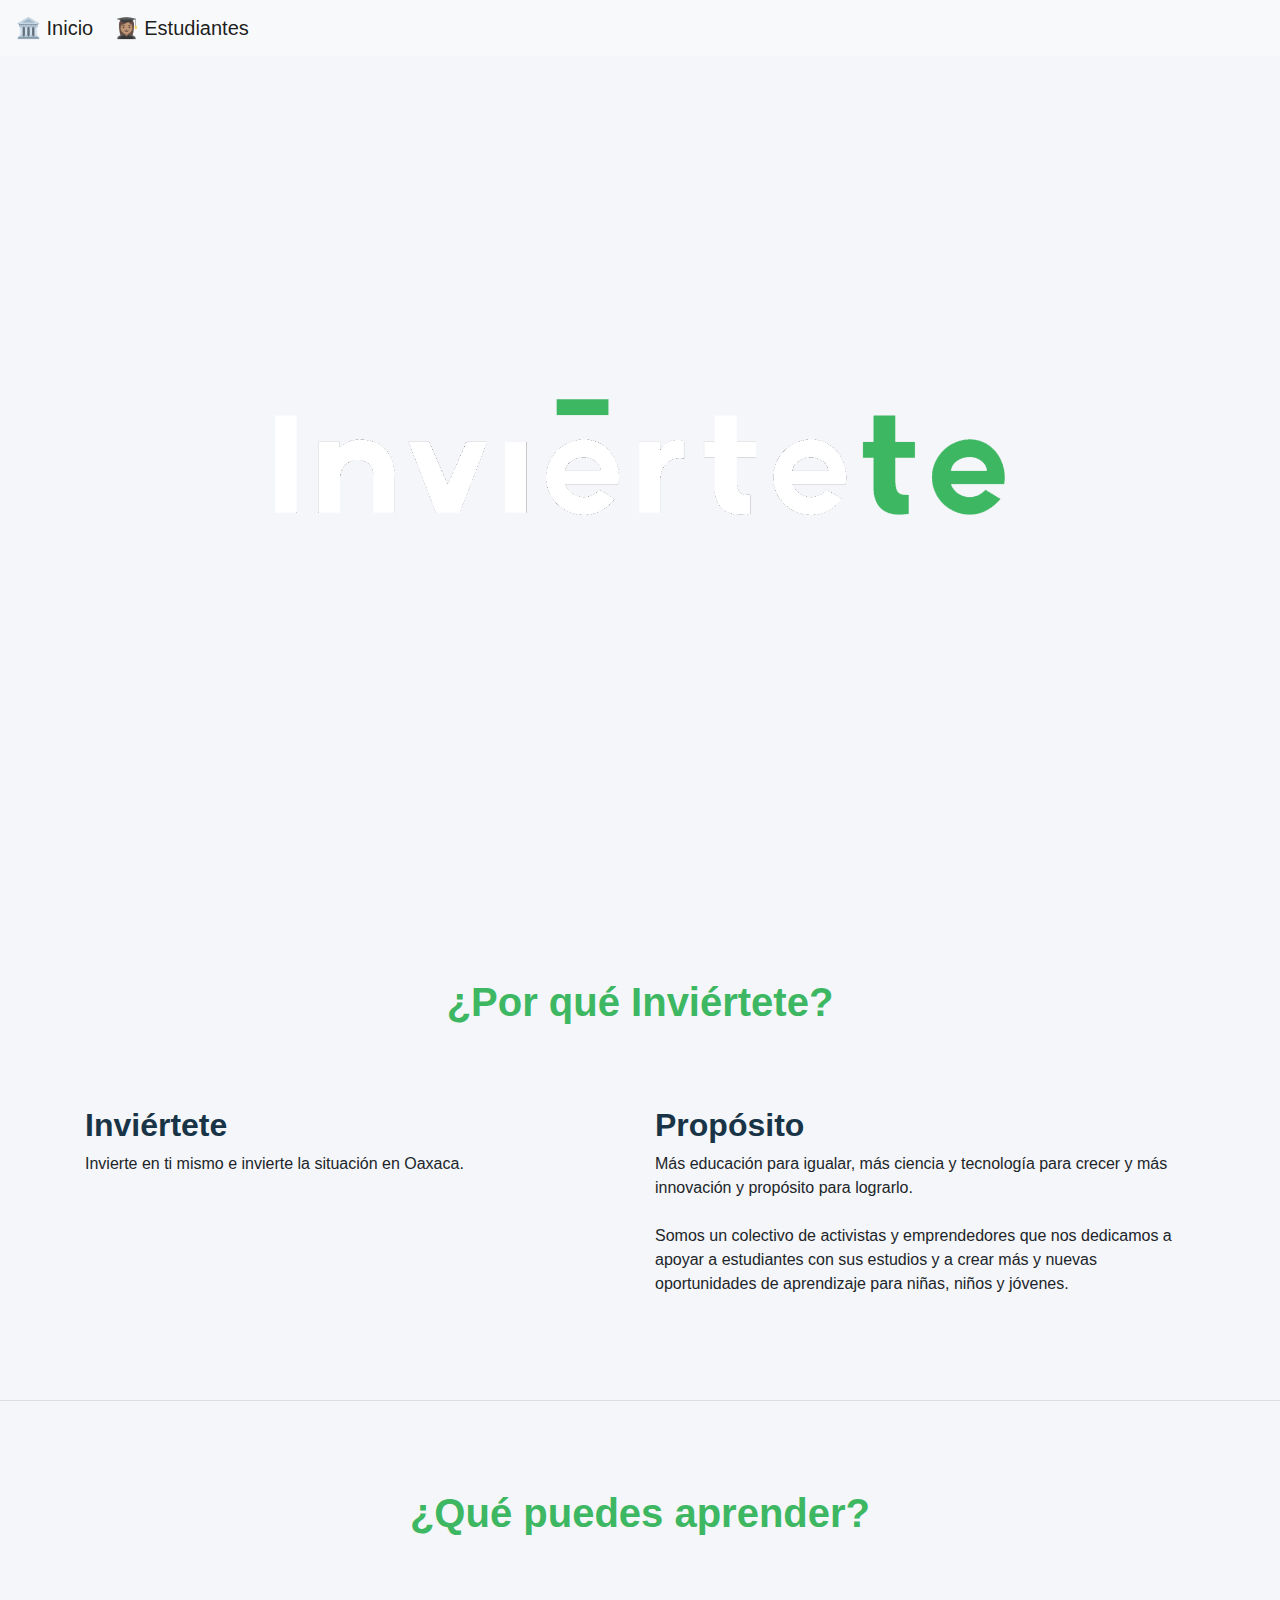
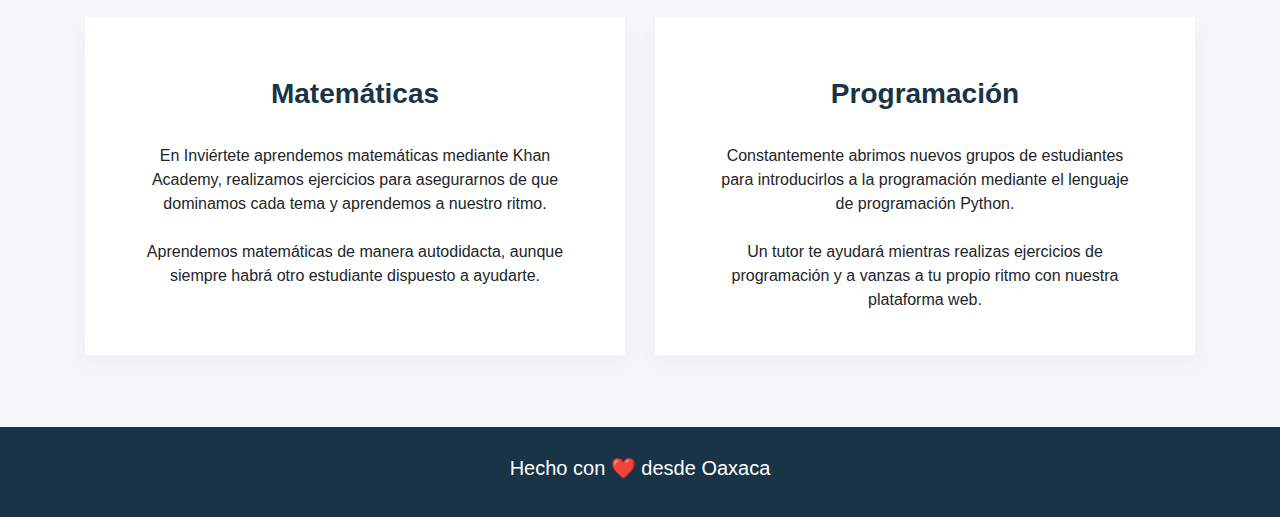
==== index.html @ a318ed2a "Initial commit" ====
<!DOCTYPE html>
<html>
<head>
  <meta charset="utf-8">
  <title>Inviértete</title>
  <meta name="viewport" content="width=device-width, initial-scale=1">
  <link rel="stylesheet" type="text/css" media="screen" href="main.css">
  <!-- CDN de Bootstrap -->
  <link rel="stylesheet" href="https://stackpath.bootstrapcdn.com/bootstrap/4.3.1/css/bootstrap.min.css"
    integrity="sha384-ggOyR0iXCbMQv3Xipma34MD+dH/1fQ784/j6cY/iJTQUOhcWr7x9JvoRxT2MZw1T" crossorigin="anonymous">
  <!-- CDN de Jquery -->
  <script src="http://code.jquery.com/jquery-3.3.1.slim.min.js"
    integrity="sha256-3edrmyuQ0w65f8gfBsqowzjJe2iM6n0nKciPUp8y+7E=" crossorigin="anonymous"></script>
</head>
<!-- Header -->
<nav class="navbar navbar-light bg-light">
  <div>
    <a class="navbar-brand" href="./index.html">🏛 Inicio</a>
    <a class="navbar-brand" href="./students.html">👩🏽‍🎓 Estudiantes</a>
  </div>
</nav>
<!-- Body -->
<body class="custom-background-color">
  <!-- Sección de bienvenida -->
  <div id="welcome-section">
    <!-- Información -->
    <div class="container">
      <!-- Logo de Inviértete -->
      <div class="row">
        <div class="col-2"></div>
        <div class="col-8">
          <img class="img-fluid" src="./images/inviertete-logo.png" alt="">
        </div>
        <div class="col-2"></div>
      </div>
      <br>
      <br>
      <!-- Topics -->
      <div class="row">
        <div class="col-2"></div>
        <div class="col-8">
          <span id="animated-text" class="element"></span>
        </div>
        <div class="col-2"></div>
      </div>
    </div>
  </div>
  <!-- Sección de descripción -->
  <div id="inviertete-description" class="padding-top-and-bottom">
    <div class="container">
      <!-- Título -->
      <div class="row">
        <div class="col-3"></div>
        <div class="col-6 text-center">
          <h1 class="inviertete-text-color"><strong>¿Por qué Inviértete?</strong></h1>
        </div>
        <div class="col-3"></div>
      </div>
      <!-- Significado de Inviértete -->
      <div class="row padding-top">
        <div class="col-md-6 col-sm-12">
          <h2 class="dark-blue-text-color"><strong>Inviértete</strong></h2>
          <p>Invierte en ti mismo e invierte la situación en Oaxaca.</p>
        </div>
        <div class="col-md-6 col-sm-12">
          <h2 class="dark-blue-text-color"><strong>Propósito</strong></h2>
          <p>
            Más educación para igualar, más ciencia y tecnología para crecer y más innovación y propósito para lograrlo.
            <br>
            <br>
            Somos un colectivo de activistas y emprendedores que nos dedicamos a apoyar a estudiantes con sus estudios y a crear
            más y nuevas oportunidades de aprendizaje para niñas, niños y jóvenes.
          </p>
        </div>
      </div>
    </div>
  </div>
  <!-- Cursos -->
  <hr>
  <div id="courses-section" class="padding-top-and-bottom">
    <div class="container">
      <!-- Título -->
      <div class="row">
        <div class="col-3"></div>
        <div class="col-6 text-center">
          <h1 class="inviertete-text-color"><strong>¿Qué puedes aprender?</strong></h1>
        </div>
        <div class="col-3"></div>
      </div>
      <!-- Tarjetas -->
      <div class="row padding-top">
        <!-- Matemáticas -->
        <div class="col-md-6 col-sm-12 equal">
          <!-- Matemáticas -->
          <div class="course-card container text-center">
            <!-- Header -->
            <div class="row">
              <!-- Imagen -->
              <div class="col-12">
                <img class="" src="https://static.platzi.com/media/achievements/1393-88e062fc-31f2-4e1e-9cd9-d9bd96e6a319.png" alt="">
              </div>
              <!-- Título -->
              <div class="col-12 course-card-name">
                <h3 class="dark-blue-text-color"><strong>Matemáticas</strong></h3>
              </div>
            </div>
            <!-- Descripción del curso -->
            <div class="row">
              <div class="col-12">
                <p class="course-description">
                  En Inviértete aprendemos matemáticas mediante Khan Academy,
                  realizamos ejercicios para asegurarnos de que dominamos cada tema y aprendemos a nuestro ritmo.
                  <br>
                  <br>
                  Aprendemos matemáticas de manera autodidacta, aunque siempre
                  habrá otro estudiante dispuesto a ayudarte.
                </p>
              </div>
            </div>
          </div>
        </div>
        <!-- Programación -->
        <div class="col-md-6 col-sm-12 equal">
          <!-- Programación -->
          <div class="course-card container text-center">
            <!-- Header -->
            <div class="row">
              <!-- Imagen -->
              <div class="col-12">
                <img class="" src="https://static.platzi.com/media/achievements/1050-bfb74f83-8e2e-4ff7-a66d-77d2c0067908.png"
                  alt="">
              </div>
              <!-- Título -->
              <div class="col-12 course-card-name">
                <h3 class="dark-blue-text-color"><strong>Programación</strong></h3>
              </div>
            </div>
            <!-- Descripción del curso -->
            <div class="row">
              <div class="col-12">
                <p class="course-description">
                  Constantemente abrimos nuevos grupos de estudiantes para introducirlos a la programación mediante el lenguaje de programación Python.
                  <br>
                  <br>
                  Un tutor te ayudará mientras realizas ejercicios de programación y a vanzas a tu propio
                  ritmo con nuestra plataforma web.
                </p>
              </div>
            </div>
          </div>
        </div>
      </div>
    </div>
  </div>
  <!-- Footer -->
  <div class="footer">
    <h5>Hecho con ❤️ desde Oaxaca</h5>
  </div>
  <!-- Script para animar texto -->
  <script src="https://cdn.jsdelivr.net/npm/typed.js@2.0.9"></script>
  <script src="./src/text.js"></script>
</body>
</html>
---- main.css ----
#welcome-section {
  min-height: calc(100vh - 50px);
  background-image: url('./images/inviertete-background-image.png');
  background-size: cover;
  background-repeat: no-repeat;
  background-position: 50% 50%;
  display: flex;
  align-items: center;
}

.padding-top {
  margin-top: 8vh;
}

.padding-top-and-bottom {
  padding-top: 8vh;
  padding-bottom: 8vh;
}

.cards-padding-top-and-bottom {
  padding-top: 4vh;
}

.dark-blue-text-color {
  color: #183446;
}

.inviertete-text-color {
  color: #3DB762;
}

.custom-background-color {
  background-color: #f4f6f9;
}

.element, .typed-cursor {
  color: white;
  font-size: 4rem;
}

.course-card {
  background-color: white;
  box-shadow: 0 10px 20px 0 rgba(0, 0, 0, 0.03);
  padding: 5%;
}

.course-card-name {
  margin-top: 1vh;
}

.course-description {
  margin-left: 8%;
  margin-right: 8%;
  margin-top: 5%;
}

.equal {
  display: flex;
  display: -webkit-flex;
  flex-wrap: wrap;
}

.footer {
  background-color: #183446;
  min-height: 10vh;
  color: white;
  display: flex;
  align-items: center;
  justify-content: center;
  padding: 0;
  margin: 0;
}

.element {
  font-size: 5vw;
}

.typed-cursor {
  font-size: 5vw;
}
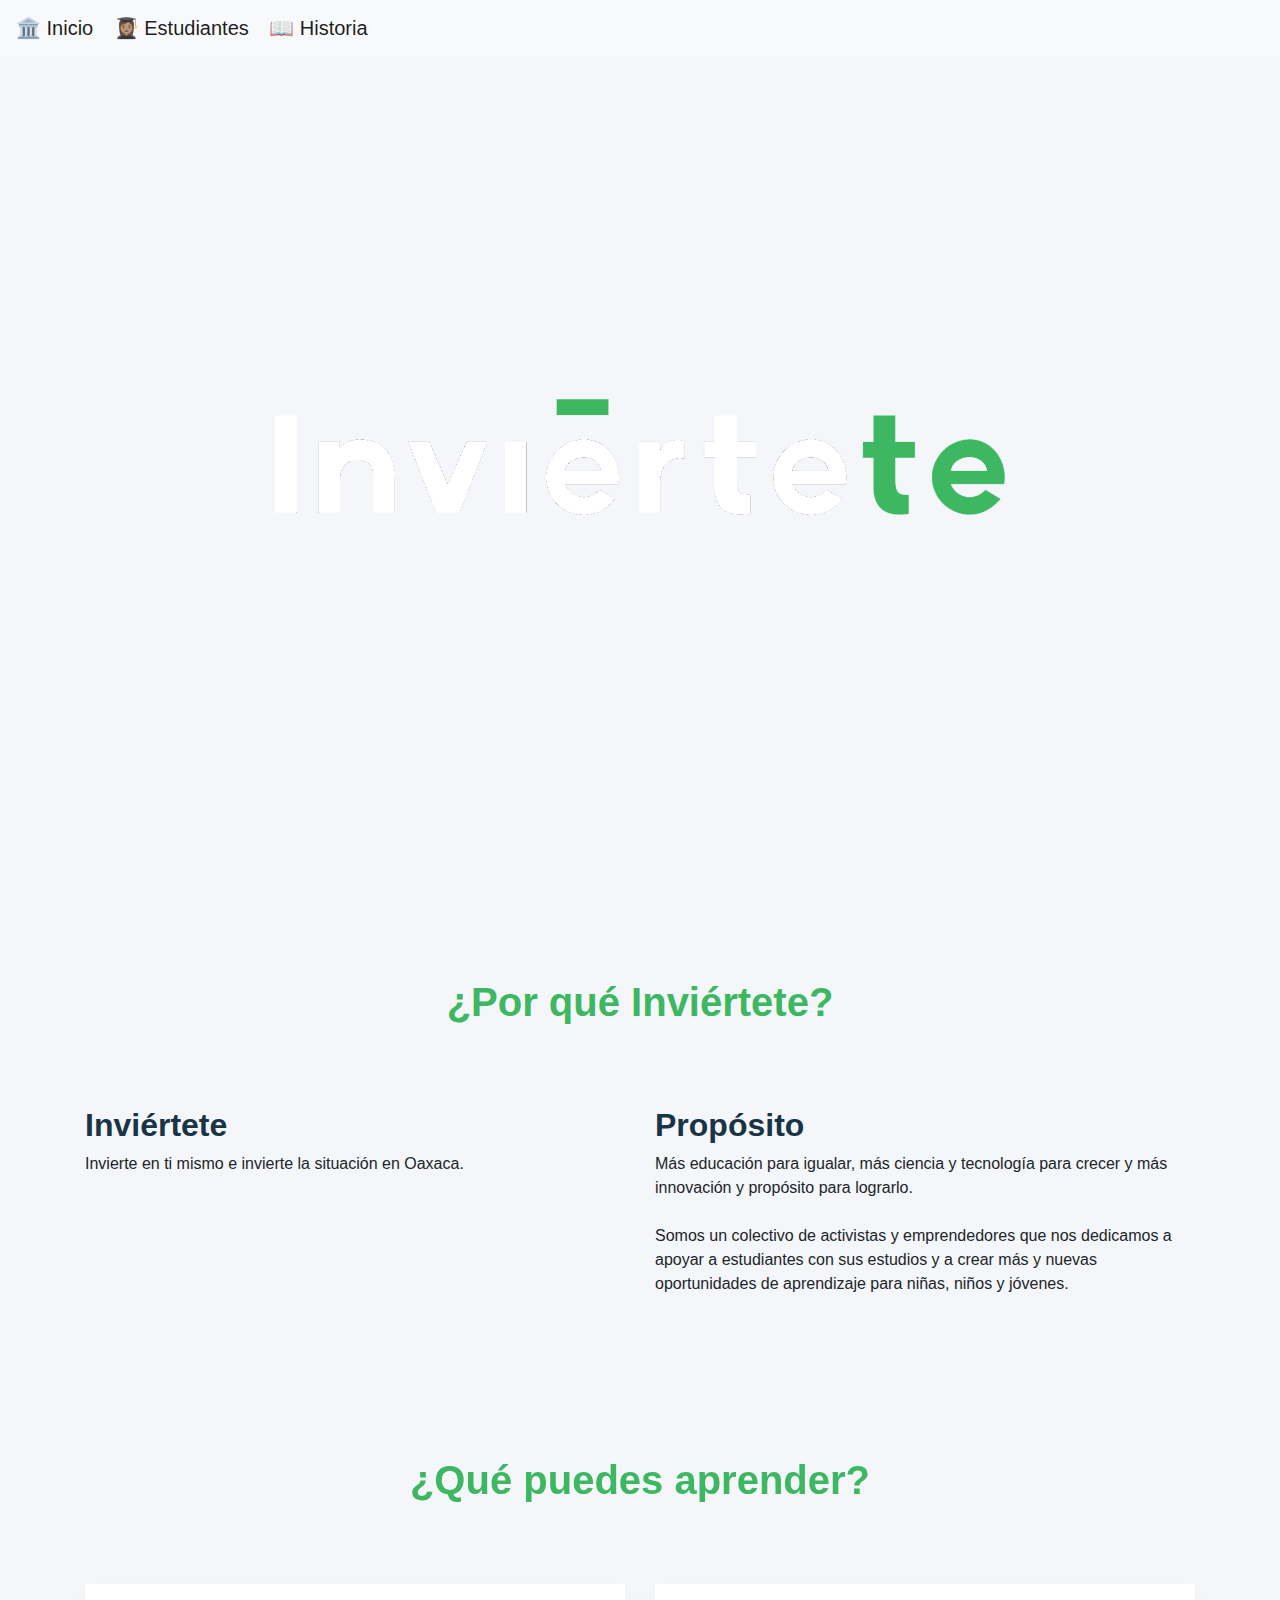
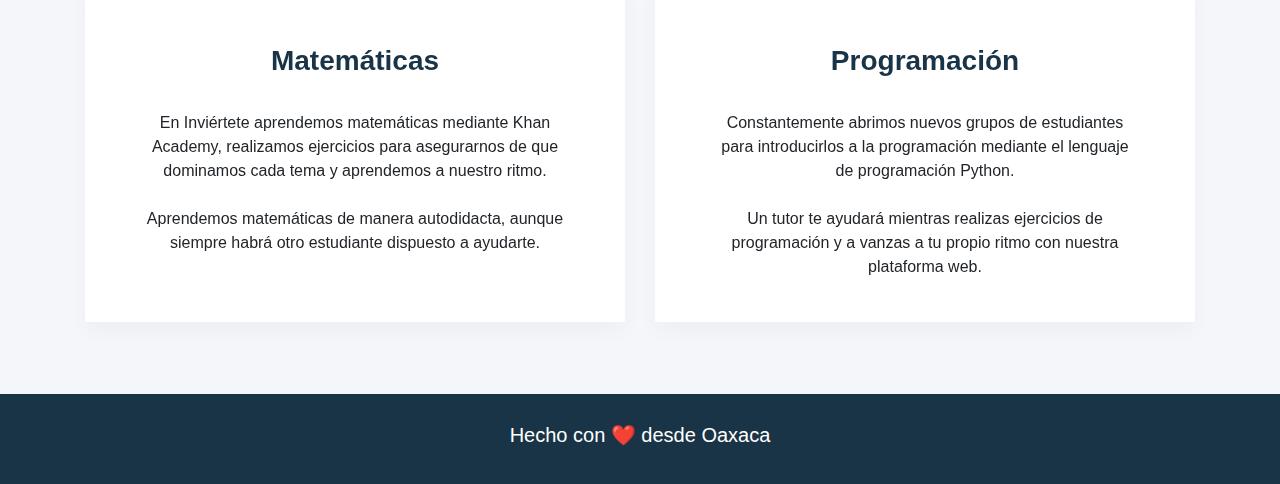
==== commit ce764580: "particles added" ====
--- a/index.html
+++ b/index.html
@@ -17,6 +17,7 @@
   <div>
     <a class="navbar-brand" href="./index.html">🏛 Inicio</a>
     <a class="navbar-brand" href="./students.html">👩🏽‍🎓 Estudiantes</a>
+    <a class="navbar-brand" href="./story.html">📖 Historia</a>
   </div>
 </nav>
 <!-- Body -->
@@ -76,7 +77,7 @@
     </div>
   </div>
   <!-- Cursos -->
-  <hr>
+  <!-- <hr> -->
   <div id="courses-section" class="padding-top-and-bottom">
     <div class="container">
       <!-- Título -->
@@ -159,5 +160,15 @@
   <!-- Script para animar texto -->
   <script src="https://cdn.jsdelivr.net/npm/typed.js@2.0.9"></script>
   <script src="./src/text.js"></script>
+  <!-- Animación -->
+  <script src="./src/three.min.js"></script>
+  <script src="./src/vanta.net.min.js"></script>
+  <script>
+    VANTA.NET({
+      el: "#courses-section",
+      color: 0x249d5d,
+      backgroundColor: "#f4f6f9"
+    })
+  </script>
 </body>
 </html>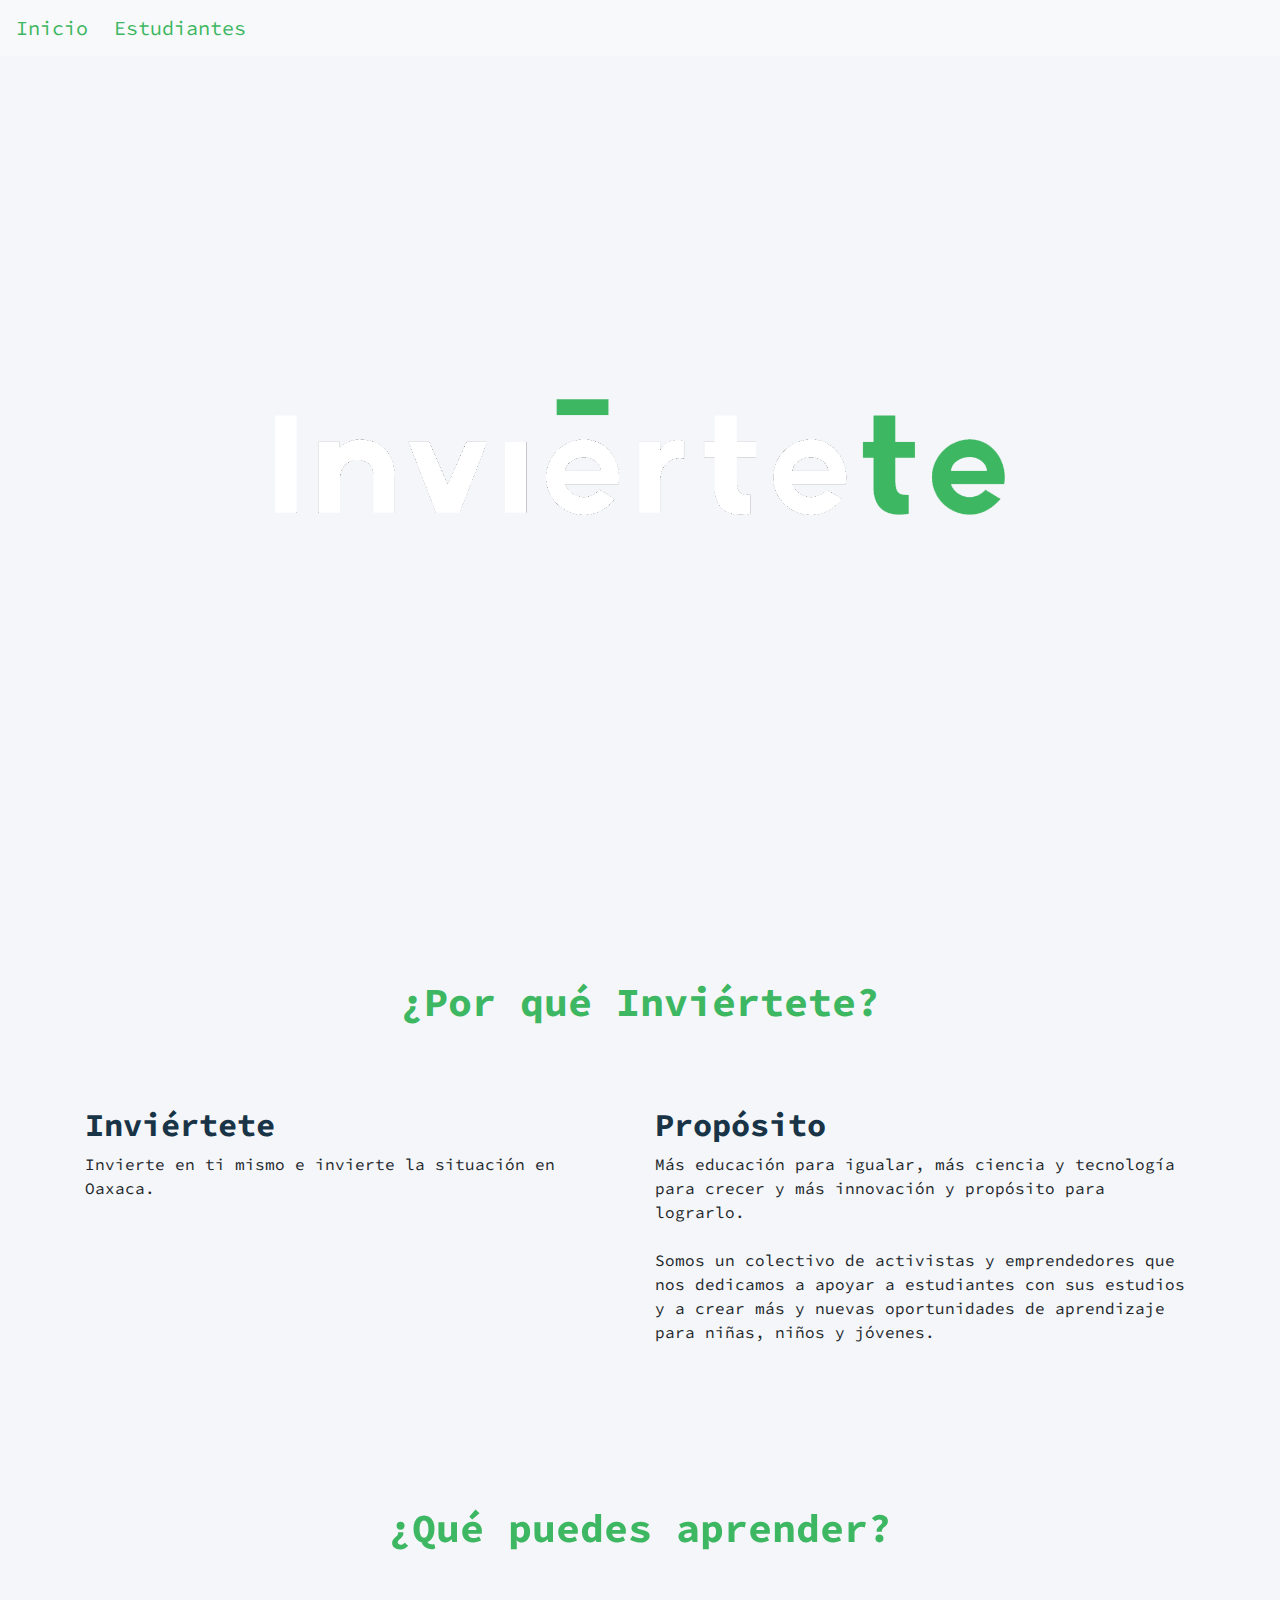
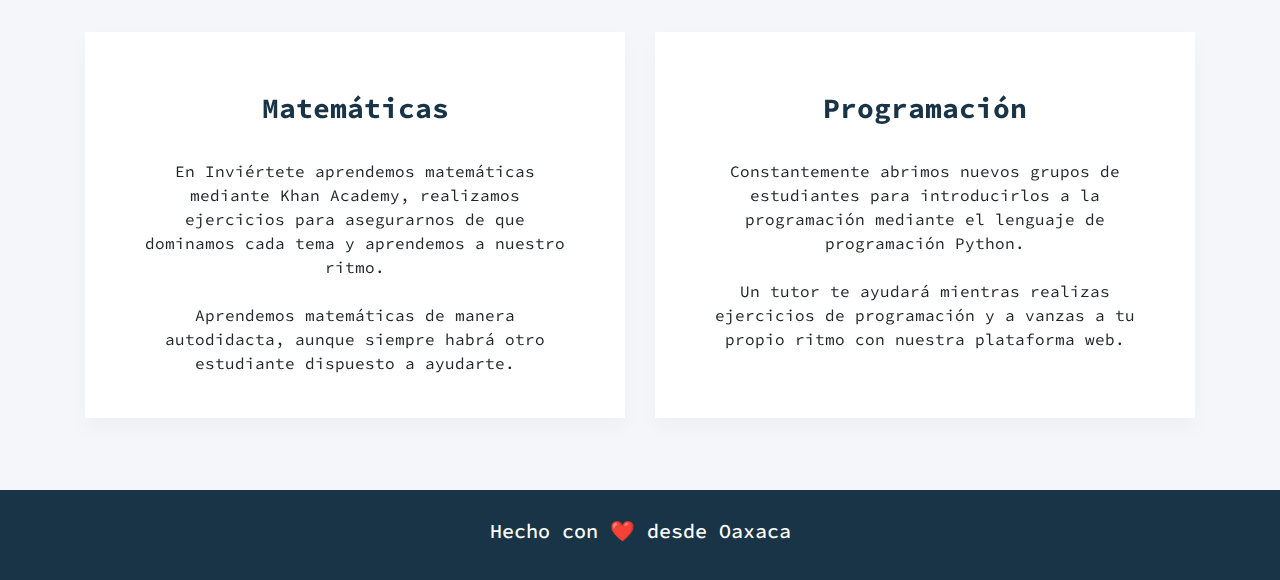
==== commit 9544c8fa: "styles updated" ====
--- a/index.html
+++ b/index.html
@@ -11,13 +11,14 @@
   <!-- CDN de Jquery -->
   <script src="http://code.jquery.com/jquery-3.3.1.slim.min.js"
     integrity="sha256-3edrmyuQ0w65f8gfBsqowzjJe2iM6n0nKciPUp8y+7E=" crossorigin="anonymous"></script>
+  <!-- Fuente -->
+  <link href="https://fonts.googleapis.com/css?family=Source+Code+Pro" rel="stylesheet">
 </head>
 <!-- Header -->
 <nav class="navbar navbar-light bg-light">
   <div>
-    <a class="navbar-brand" href="./index.html">🏛 Inicio</a>
-    <a class="navbar-brand" href="./students.html">👩🏽‍🎓 Estudiantes</a>
-    <a class="navbar-brand" href="./story.html">📖 Historia</a>
+    <a class="navbar-brand" href="./index.html"><span class="inviertete-text-color">Inicio</span></a>
+    <a class="navbar-brand" href="./students.html"><span class="inviertete-text-color">Estudiantes</span></a>
   </div>
 </nav>
 <!-- Body -->
@@ -77,7 +78,6 @@
     </div>
   </div>
   <!-- Cursos -->
-  <!-- <hr> -->
   <div id="courses-section" class="padding-top-and-bottom">
     <div class="container">
       <!-- Título -->
--- a/main.css
+++ b/main.css
@@ -1,6 +1,10 @@
+* {
+  font-family: 'Source Code Pro', monospace;
+}
+
 #welcome-section {
   min-height: calc(100vh - 50px);
-  background-image: url('./images/inviertete-background-image.png');
+  background-image: url('./images/inviertete-background-imag.png');
   background-size: cover;
   background-repeat: no-repeat;
   background-position: 50% 50%;
@@ -44,6 +48,12 @@
   padding: 5%;
 }
 
+.student-card {
+  background-color: white;
+  box-shadow: 0 10px 20px 0 rgba(0, 0, 0, 0.03);
+  border: none !important;
+}
+
 .course-card-name {
   margin-top: 1vh;
 }
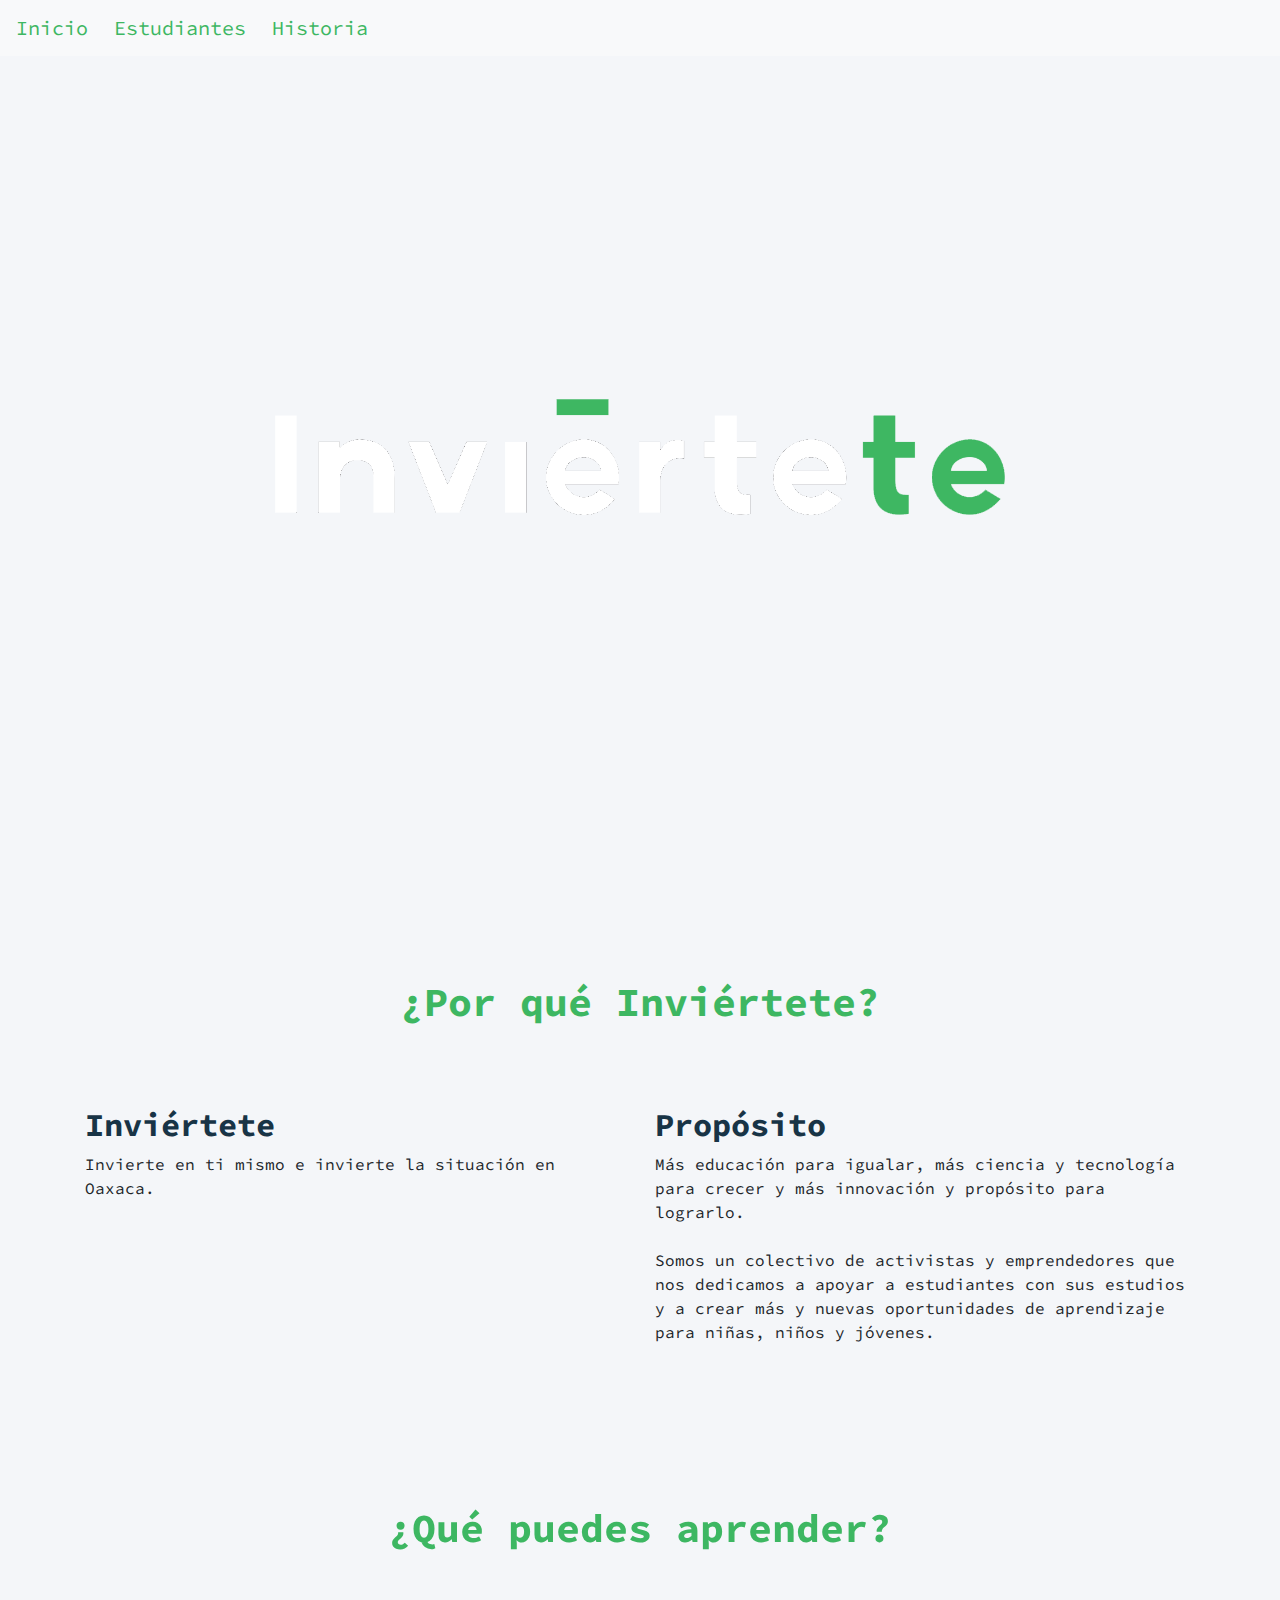
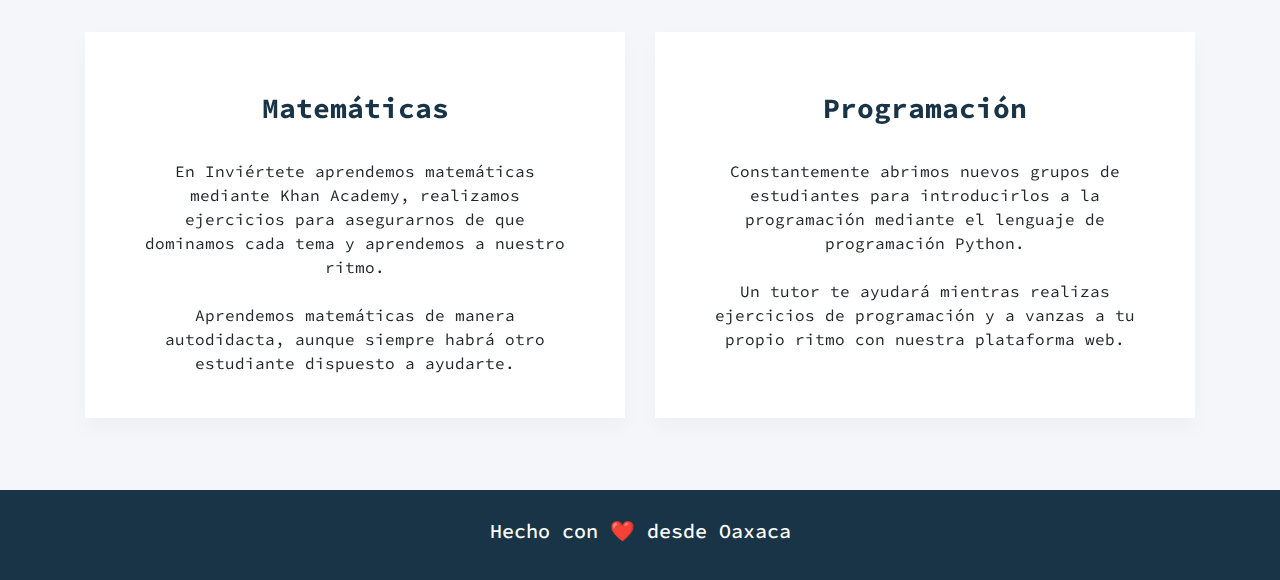
==== commit c44d0ede: "story added" ====
--- a/index.html
+++ b/index.html
@@ -19,6 +19,7 @@
   <div>
     <a class="navbar-brand" href="./index.html"><span class="inviertete-text-color">Inicio</span></a>
     <a class="navbar-brand" href="./students.html"><span class="inviertete-text-color">Estudiantes</span></a>
+    <a class="navbar-brand" href="./story.html"><span class="inviertete-text-color">Historia</span></a>
   </div>
 </nav>
 <!-- Body -->
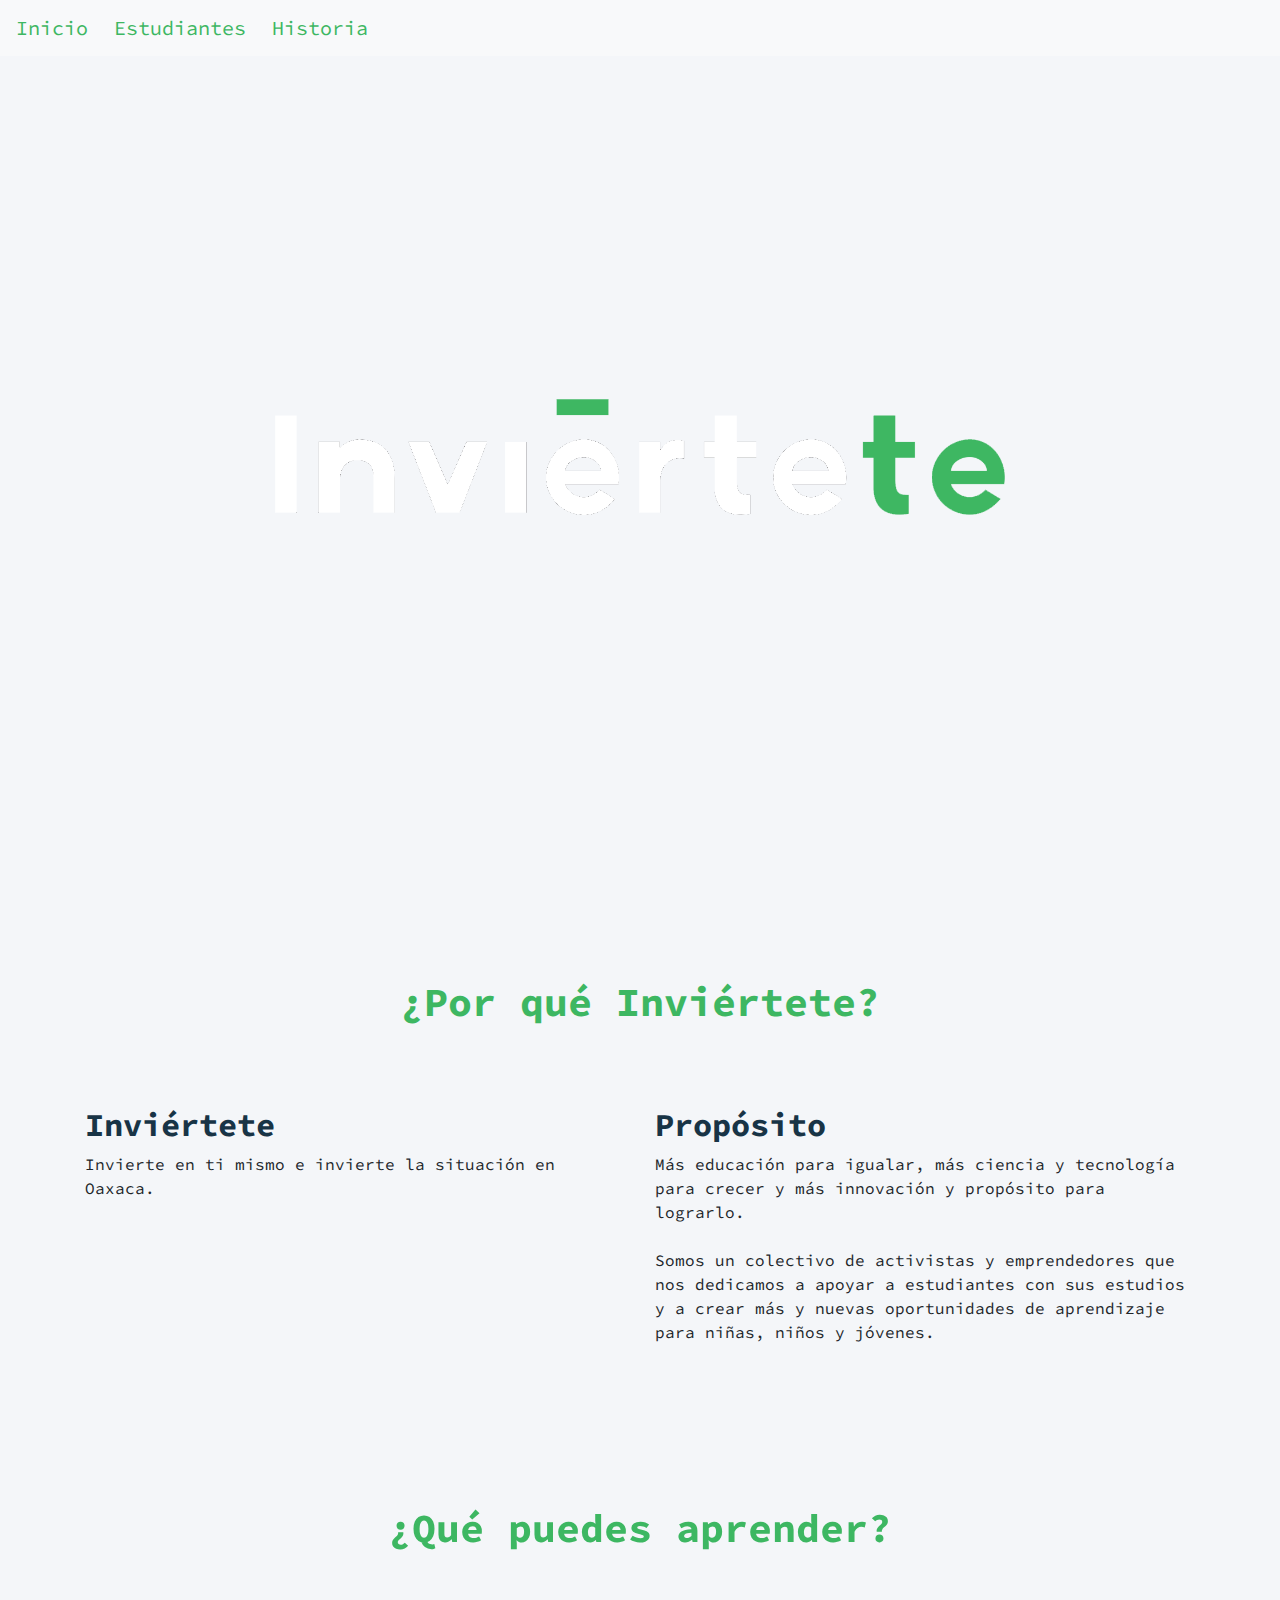
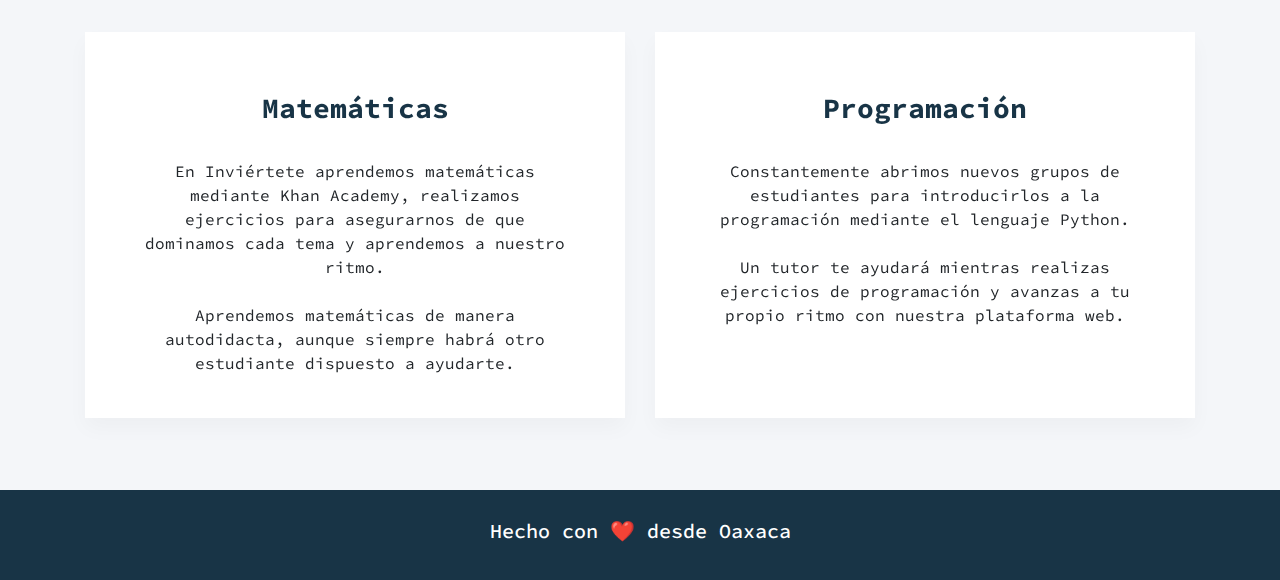
==== commit 80afa04d: "typo corregido" ====
--- a/index.html
+++ b/index.html
@@ -141,10 +141,10 @@
             <div class="row">
               <div class="col-12">
                 <p class="course-description">
-                  Constantemente abrimos nuevos grupos de estudiantes para introducirlos a la programación mediante el lenguaje de programación Python.
+                  Constantemente abrimos nuevos grupos de estudiantes para introducirlos a la programación mediante el lenguaje Python.
                   <br>
                   <br>
-                  Un tutor te ayudará mientras realizas ejercicios de programación y a vanzas a tu propio
+                  Un tutor te ayudará mientras realizas ejercicios de programación y avanzas a tu propio
                   ritmo con nuestra plataforma web.
                 </p>
               </div>
